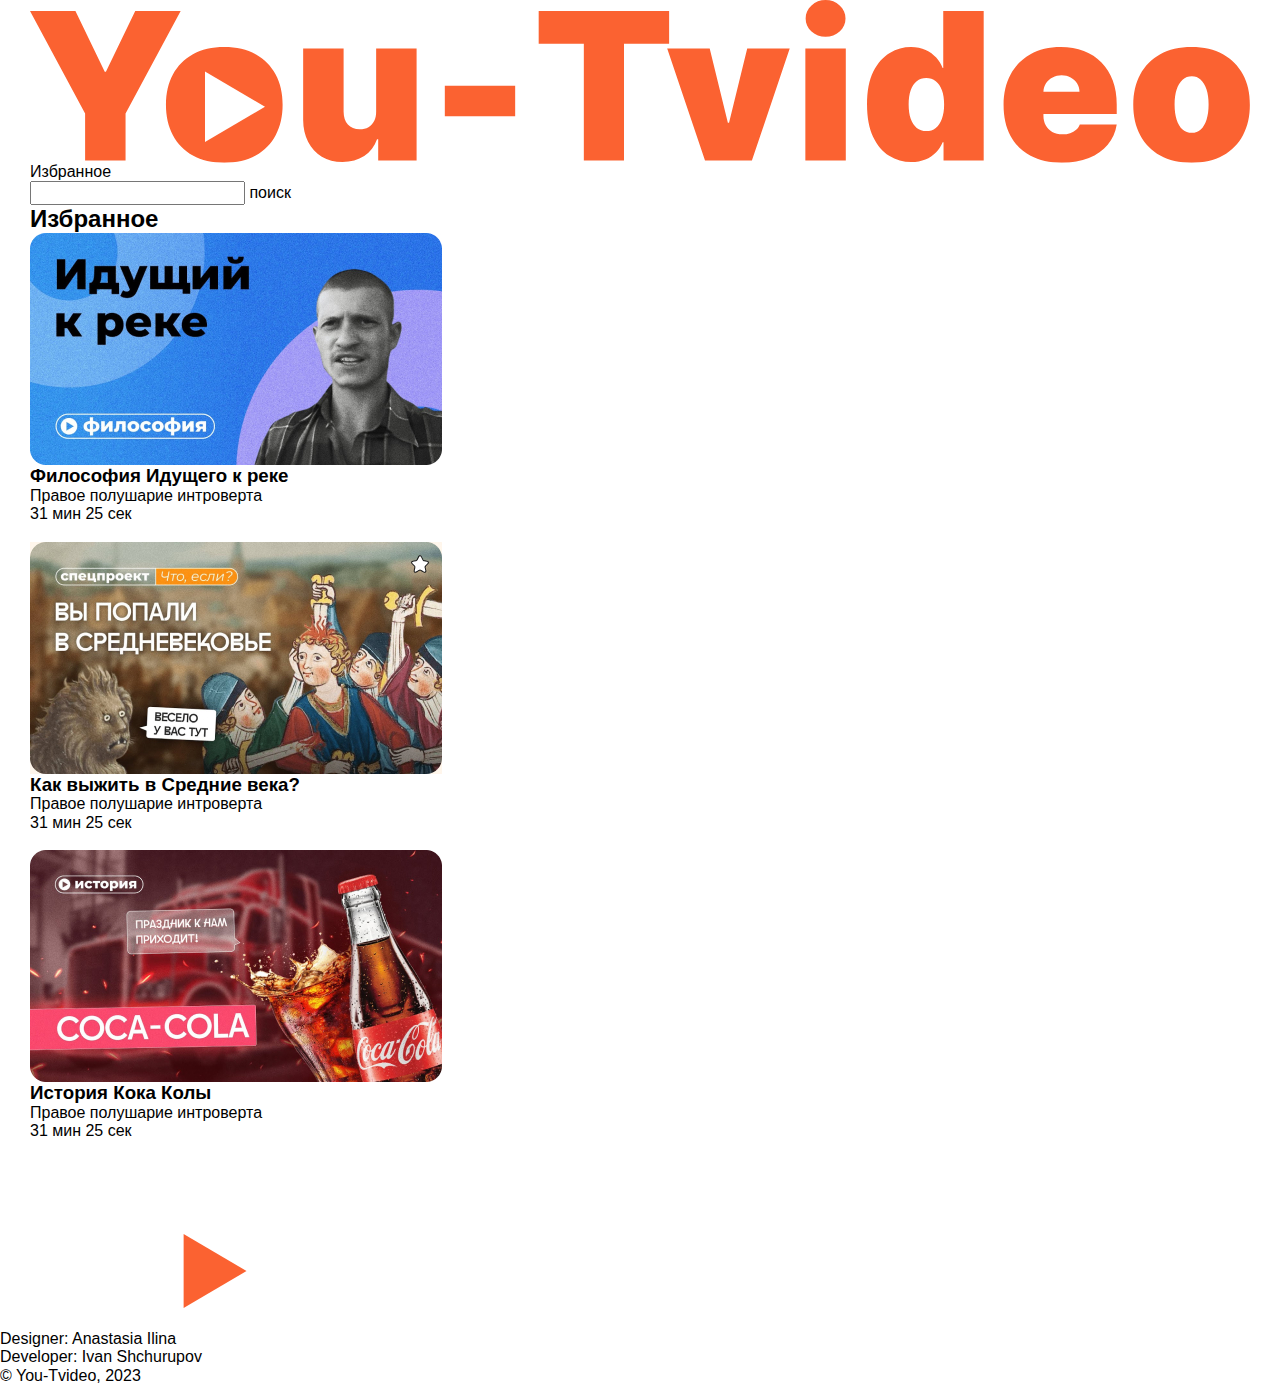
==== favorite.html @ d3380513 "start project" ====
<!DOCTYPE html>
<html lang="ru">
  <head>
    <meta charset="UTF-8" />
    <meta name="viewport" content="width=device-width, initial-scale=1.0" />
    <link rel="stylesheet" href="styles/normalize.css" />
    <link rel="stylesheet" href="styles/index.css" />
    <title>You-Tvideo</title>
  </head>
  <body>
    <header class="header">
      <div class="container header__container">
        <a class="header__link" href="/">
          <svg
            class="header__logo"
            viewBox="0 0 240 32"
            role="img"
            aria-label="Logo service You-Tvideo"
          >
            <use xlink:href="/image/sprite.svg#logo-orange" />
          </svg>
        </a>

        <a href="/favorite.html" class="header__link header__link_favorite">
          Избранное
        </a>
      </div>
    </header>

    <main>
      <section class="search">
        <div class="container">
          <form class="search__form">
            <label class="search__label">
              <input type="search" class="search__input" />
              <button class="search__btn" type="submit">поиск</button>
            </label>
          </form>
        </div>
      </section>

      <section class="video_list">
        <div class="container">
          <h2 class="video-list__title">Избранное</h2>
          <ul class="video-list__items">
            <li class="video-list__item">
              <article class="video-card">
                <a href="/video.html/1234" class="video-card__link">
                  <img
                    src="../image//img1.jpg"
                    alt="Превью: Философия Идущего к реке"
                    class="video-card__thumbnail"
                  />
                  <h3 class="video-card__title">Философия Идущего к реке</h3>
                  <p class="video-card__chanel">Правое полушарие интроверта</p>
                  <p class="video-card__duration">31 мин 25 сек</p>
                </a>
                <button class="video-card__favorite" type="button"></button>
              </article>
            </li>

            <li class="video-list__item">
              <article class="video-card">
                <a href="/video.html/1234" class="video-card__link">
                  <img
                    src="../image//img2.jpg"
                    alt="Превью: Как выжить в Средние века?"
                    class="video-card__thumbnail"
                  />
                  <h3 class="video-card__title">Как выжить в Средние века?</h3>
                  <p class="video-card__chanel">Правое полушарие интроверта</p>
                  <p class="video-card__duration">31 мин 25 сек</p>
                </a>
                <button class="video-card__favorite" type="button"></button>
              </article>
            </li>

            <li class="video-list__item">
              <article class="video-card">
                <a href="/video.html/1234" class="video-card__link">
                  <img
                    src="../image//img3.jpg"
                    alt="Превью: История Кока Колы"
                    class="video-card__thumbnail"
                  />
                  <h3 class="video-card__title">История Кока Колы</h3>
                  <p class="video-card__chanel">Правое полушарие интроверта</p>
                  <p class="video-card__duration">31 мин 25 сек</p>
                </a>
                <button class="video-card__favorite" type="button"></button>
              </article>
            </li>
          </ul>
        </div>
      </section>
    </main>

    <footer class="footer">
      <div class="comtainer footer__container">
        <a class="footer__link" href="/">
          <svg
            class="footer__link__logo"
            viewBox="0 0 360 48"
            role="img"
            aria-label="Logo service You-Tvideo"
          >
            <use xlink:href="/image/sprite.svg#logo-white" />
          </svg>

          <div class="footer__developers">
            <ul class="footer__developers-list">
              <li class="footer__developers-item">
                Designer:
                <a
                  class="footer__developer-link"
                  href="https:/t.me/Mrshmallowww"
                  target="_blank"
                  rel="noopener"
                >
                  Anastasia Ilina
                </a>
              </li>
              <li class="footer__developers-item">
                Developer:
                <a
                  class="footer__developer-link"
                  href="https:/t.me/Shchurupoff"
                  target="_blank"
                  rel="noopener"
                  >Ivan Shchurupov
                </a>
              </li>
            </ul>
            <p class="footer__developer-copyright">© You-Tvideo, 2023</p>
          </div>
        </a>
      </div>
    </footer>
    <script href="index.js"></script>
  </body>
</html>
---- styles/index.css ----
html {
  position: relative;
  box-sizing: border-box;
}

*,
*::before,
*::after {
  box-sizing: inherit;
}

body {
  position: relative;
  overflow-x: hidden;
  min-width: 320px;
  min-height: 100vh;
  font-family: Arial, sans-serif;
  -webkit-font-smoothing: antialiased;
  -moz-osx-font-smoothing: grayscale;
  text-rendering: optimizeLegibility;
  -webkit-tap-highlight-color: rgba(0, 0, 0, 0);
  -webkit-tap-highlight-color: transparent;
  font-size: 16px;
  color: #000;
  background-color: #fff;
}

img,
svg {
  display: block;
  max-width: 100%;
  height: auto;
}

svg {
  max-height: 100%;
}

button {
  padding: 0;
  cursor: pointer;
  border: none;
  background-color: transparent;
}

a {
  text-decoration: none;
  color: inherit;
}

ul {
  list-style: none;
  padding: 0;
  margin: 0;
}

h1,
h2,
h3,
p,
figure,
fieldset {
  margin: 0;
}

iframe {
  border: none;
}

/*
Доступно скрываю элементы
*/

.visually-hidden {
  position: fixed;
  transform: scale(0);
}

/*
Пример контейнера

Если контейнер 1180px по макету,
то для max-width прибавляем паддинги 30px*2, 
в итоге 1240px
Чтобы контент не прижимался к краям экрана
*/

.container {
  max-width: 1320px;
  padding: 0 30px;
  margin: 0 auto;
}
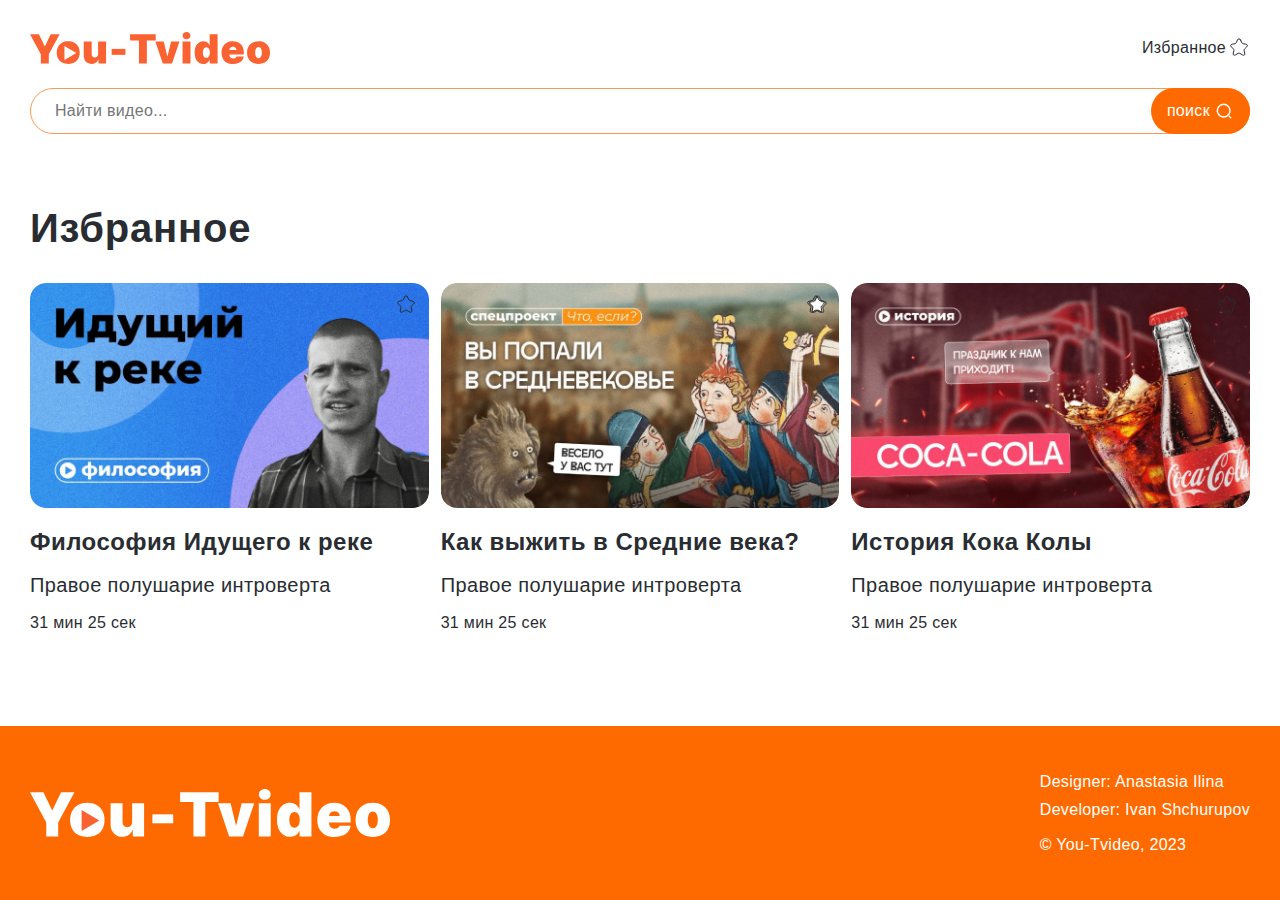
==== commit d50cd3bf: "added index.js file and added API Google" ====
--- a/favorite.html
+++ b/favorite.html
@@ -3,8 +3,8 @@
   <head>
     <meta charset="UTF-8" />
     <meta name="viewport" content="width=device-width, initial-scale=1.0" />
-    <link rel="stylesheet" href="styles/normalize.css" />
-    <link rel="stylesheet" href="styles/index.css" />
+    <link rel="stylesheet" href="/styles/normalize.css" />
+    <link rel="stylesheet" href="/styles/index.css" />
     <title>You-Tvideo</title>
   </head>
   <body>
@@ -21,8 +21,11 @@
           </svg>
         </a>
 
-        <a href="/favorite.html" class="header__link header__link_favorite">
-          Избранное
+        <a href="favorite.html" class="header__link header__link_favorite">
+          <span>Избранное</span>
+          <svg class="header__icon">
+            <use xlink:href="/image/sprite.svg#star-ob"></use>
+          </svg>
         </a>
       </div>
     </header>
@@ -31,10 +34,17 @@
       <section class="search">
         <div class="container">
           <form class="search__form">
-            <label class="search__label">
-              <input type="search" class="search__input" />
-              <button class="search__btn" type="submit">поиск</button>
-            </label>
+            <input
+              type="search"
+              class="search__input"
+              placeholder="Найти видео..."
+            />
+            <button class="search__btn" type="submit">
+              <span>поиск</span>
+              <svg class="search__icon">
+                <use xlink:href="/image/sprite.svg#search"></use>
+              </svg>
+            </button>
           </form>
         </div>
       </section>
@@ -45,9 +55,9 @@
           <ul class="video-list__items">
             <li class="video-list__item">
               <article class="video-card">
-                <a href="/video.html/1234" class="video-card__link">
+                <a href="/video.html" class="video-card__link">
                   <img
-                    src="../image//img1.jpg"
+                    src="image//img1.jpg"
                     alt="Превью: Философия Идущего к реке"
                     class="video-card__thumbnail"
                   />
@@ -55,7 +65,19 @@
                   <p class="video-card__chanel">Правое полушарие интроверта</p>
                   <p class="video-card__duration">31 мин 25 сек</p>
                 </a>
-                <button class="video-card__favorite" type="button"></button>
+                <button
+                  class="video-card__favorite"
+                  type="button"
+                  aria-label="added in favorite"
+                >
+                  <svg class="search__icon">
+                    <use
+                      class="star-o"
+                      xlink:href="/image/sprite.svg#star-ob"
+                    ></use>
+                    <use class="star" xlink:href="/image/sprite.svg#star"></use>
+                  </svg>
+                </button>
               </article>
             </li>
 
@@ -63,7 +85,7 @@
               <article class="video-card">
                 <a href="/video.html/1234" class="video-card__link">
                   <img
-                    src="../image//img2.jpg"
+                    src="image//img2.jpg"
                     alt="Превью: Как выжить в Средние века?"
                     class="video-card__thumbnail"
                   />
@@ -71,7 +93,19 @@
                   <p class="video-card__chanel">Правое полушарие интроверта</p>
                   <p class="video-card__duration">31 мин 25 сек</p>
                 </a>
-                <button class="video-card__favorite" type="button"></button>
+                <button
+                  class="video-card__favorite"
+                  type="button"
+                  aria-label="added in favorite"
+                >
+                  <svg class="search__icon">
+                    <use
+                      class="star-o"
+                      xlink:href="/image/sprite.svg#star-ob"
+                    ></use>
+                    <use class="star" xlink:href="/image/sprite.svg#star"></use>
+                  </svg>
+                </button>
               </article>
             </li>
 
@@ -79,7 +113,7 @@
               <article class="video-card">
                 <a href="/video.html/1234" class="video-card__link">
                   <img
-                    src="../image//img3.jpg"
+                    src="image//img3.jpg"
                     alt="Превью: История Кока Колы"
                     class="video-card__thumbnail"
                   />
@@ -87,7 +121,19 @@
                   <p class="video-card__chanel">Правое полушарие интроверта</p>
                   <p class="video-card__duration">31 мин 25 сек</p>
                 </a>
-                <button class="video-card__favorite" type="button"></button>
+                <button
+                  class="video-card__favorite"
+                  type="button"
+                  aria-label="added in favorite"
+                >
+                  <svg class="search__icon">
+                    <use
+                      class="star-o"
+                      xlink:href="/image/sprite.svg#star-ob"
+                    ></use>
+                    <use class="star" xlink:href="/image/sprite.svg#star"></use>
+                  </svg>
+                </button>
               </article>
             </li>
           </ul>
@@ -96,7 +142,7 @@
     </main>
 
     <footer class="footer">
-      <div class="comtainer footer__container">
+      <div class="container footer__container">
         <a class="footer__link" href="/">
           <svg
             class="footer__link__logo"
--- a/styles/index.css
+++ b/styles/index.css
@@ -1,3 +1,15 @@
+@font-face {
+  font-family: Inter;
+  font-weight: 400;
+  src: url(../fonts/inter-v13-cyrillic_latin-regular.woff2);
+}
+
+@font-face {
+  font-family: Inter;
+  font-weight: 900;
+  src: url(../fonts/inter-v13-cyrillic_latin-900.woff2);
+}
+
 html {
   position: relative;
   box-sizing: border-box;
@@ -14,15 +26,22 @@
   overflow-x: hidden;
   min-width: 320px;
   min-height: 100vh;
-  font-family: Arial, sans-serif;
+  font-family: Inter, sans-serif;
   -webkit-font-smoothing: antialiased;
   -moz-osx-font-smoothing: grayscale;
   text-rendering: optimizeLegibility;
   -webkit-tap-highlight-color: rgba(0, 0, 0, 0);
   -webkit-tap-highlight-color: transparent;
-  font-size: 16px;
-  color: #000;
+  font-size: 20px;
+  color: #292d32;
   background-color: #fff;
+  line-height: 1.2;
+  letter-spacing: 0.2em;
+  display: flex;
+  flex-direction: column;
+}
+main {
+  flex-grow: 1;
 }
 
 img,
@@ -90,3 +109,472 @@
   padding: 0 30px;
   margin: 0 auto;
 }
+
+.header {
+  padding: 32px 0 24px;
+}
+
+.header__container {
+  display: flex;
+  align-items: center;
+  justify-content: space-between;
+}
+
+.header__logo {
+  width: 240px;
+}
+
+.header__link_favorite {
+  display: flex;
+  align-items: center;
+  gap: 4px;
+  font-size: 16px;
+  letter-spacing: 0.02em;
+}
+
+.header__icon {
+  width: 20px;
+  height: 20px;
+}
+
+.hero {
+  padding: 60px 0 120px;
+  background: #ff6a00 url(../image/bg.jpg) center/cover;
+  color: #fff;
+  margin-bottom: 32px;
+}
+
+.hero__container {
+  position: relative;
+  display: flex;
+  flex-direction: column;
+  align-items: center;
+}
+
+.hero__link {
+  position: absolute;
+  right: 0;
+  top: -36px;
+  display: flex;
+  align-items: center;
+  gap: 4px;
+  font-size: 16px;
+  letter-spacing: 0.02em;
+}
+
+.hero__icon {
+  width: 20px;
+  height: 20px;
+}
+
+.hero__logo {
+  width: 240px;
+  margin-bottom: 80px;
+}
+
+.hero__title {
+  font-size: 70px;
+  font-weight: 900;
+  letter-spacing: 0.02em;
+  margin-bottom: 40px;
+}
+
+.hero__tagline {
+  letter-spacing: 0.02em;
+}
+
+.search__form {
+  position: relative;
+}
+
+.search__input {
+  border-radius: 40px;
+  width: 100%;
+  border: 1px solid #fb9953;
+  padding: 13px 120px 13px 24px;
+  font-size: 16px;
+  letter-spacing: 0.02em;
+  outline: none;
+  color: #151515;
+}
+
+.search__input:focus {
+  outline: 1px solid #fb6231;
+}
+
+.search__btn {
+  position: absolute;
+  top: 0;
+  right: 0;
+  bottom: 0;
+  border-radius: 40px;
+  background: #ff6a00;
+  padding: 12px 16px;
+  color: #fff;
+  display: flex;
+  gap: 4px;
+  align-items: center;
+  letter-spacing: 0.02em;
+  font-size: 16px;
+}
+
+.search__btn:hover {
+  background-color: #fb6231;
+}
+
+.search__btn:focus-visible {
+  outline: 1px solid #883900;
+}
+
+.search__icon {
+  width: 20px;
+  height: 20px;
+}
+
+.video_list {
+  padding: 80px 0;
+}
+
+.video-list__title {
+  line-height: 29px;
+  font-size: 40px;
+  font-weight: 900;
+  letter-spacing: 0.02em;
+  margin-bottom: 40px;
+}
+.video-list__items {
+  display: grid;
+  grid-template-columns: repeat(3, 1fr);
+  gap: 40px 12px;
+}
+
+.video-card {
+  position: relative;
+}
+
+.video-card__thumbnail {
+  border-radius: 16px;
+  margin-bottom: 20px;
+  width: 100%;
+}
+
+.video-card__title {
+  font-size: 24px;
+  font-weight: 900;
+  letter-spacing: 0.02em;
+  margin-bottom: 16px;
+}
+.video-card__chanel {
+  letter-spacing: 0.02em;
+  margin-bottom: 16px;
+}
+.video-card__duration {
+  font-size: 16px;
+  letter-spacing: 0.02em;
+}
+.video-card__favorite {
+  position: absolute;
+  top: 12px;
+  right: 12px;
+}
+
+.video-card__favorite .star {
+  display: none;
+}
+
+.video-card__favorite_active .star {
+  display: block;
+}
+.video-card__icon {
+  width: 20px;
+  height: 20px;
+}
+
+.video {
+  padding-top: 80px;
+}
+
+.video__player {
+  position: relative;
+  padding-bottom: 56.25%;
+  height: 0;
+  overflow: hidden;
+  margin-bottom: 32px;
+}
+
+.video__iframe {
+  border-radius: 16px;
+  position: absolute;
+  top: 0;
+  left: 0;
+  width: 100%;
+  height: 100%;
+}
+
+.video__content {
+  position: relative;
+}
+
+.video-container {
+  display: flex;
+  justify-content: space-between;
+  margin-bottom: 24px;
+}
+
+.video__title {
+  font-size: 40px;
+  font-weight: 900;
+  letter-spacing: 0.02em;
+}
+
+.video__favorite {
+  display: flex;
+  align-items: center;
+  gap: 4px;
+}
+
+.video__favorite .star {
+  display: none;
+}
+
+.video__favorite .video__active {
+  display: none;
+}
+
+.video__favorite_active .star-o {
+  display: none;
+}
+
+.video__favorite_active .video__no-active {
+  display: none;
+}
+.video__favorite_active .video__active {
+  display: block;
+}
+
+.video__favorite_active .star {
+  display: flex;
+}
+
+.header__icon {
+  width: 20px;
+  height: 20px;
+}
+
+.video__channel {
+  font-size: 24px;
+  letter-spacing: 0.02em;
+  margin-bottom: 40px;
+}
+
+.video__info {
+  font-size: 24px;
+  letter-spacing: 0.02em;
+}
+
+.video__description {
+  font-size: 24px;
+  letter-spacing: 0.02em;
+}
+
+.footer {
+  background: #ff6a00 url(../image/bg-footer.jpg) center/cover;
+}
+
+.footer__container {
+  height: 174px;
+  display: flex;
+  align-items: center;
+  justify-content: space-between;
+  align-items: center;
+}
+.footer__link {
+  width: 360px;
+  height: 48px;
+}
+
+.footer__developers {
+  font-size: 16px;
+  letter-spacing: 0.02em;
+  color: #fff;
+}
+.footer__developers-list {
+  margin-bottom: 16px;
+}
+.footer__developers-item:not(:last-child) {
+  padding-bottom: 9px;
+}
+
+@media (max-width: 1162px) {
+  .container {
+    padding: 0 41px;
+  }
+  .hero {
+    padding: 40px 0 80px;
+  }
+  .hero__link {
+    top: -16px;
+  }
+  .hero__logo {
+    width: 200px;
+    margin-bottom: 42px;
+  }
+  .hero__title {
+    font-size: 50px;
+    margin-bottom: 32px;
+  }
+  .video__title {
+    font-style: 32px;
+  }
+  .video__channel {
+    font-style: 20px;
+    margin-bottom: 32px;
+  }
+  .video__description {
+    font-size: 20px;
+  }
+  .video__info {
+    font-size: 20px;
+  }
+  .video_list {
+    padding: 60px 0;
+  }
+  .video-list__title {
+    font-size: 32px;
+    margin-bottom: 32px;
+  }
+  .video-list__items {
+    gap: 32px 12px;
+  }
+  .video-card__title {
+    font-size: 20px;
+  }
+  .video-card__chanel {
+    font-size: 16px;
+  }
+  .video-card__duration {
+    font-size: 14px;
+  }
+  .footer__container {
+    height: 144px;
+  }
+  .footer__link {
+    width: 305px;
+  }
+  .footer__developers {
+    font-size: 14px;
+  }
+}
+
+@media (max-width: 858px) {
+  .container {
+    padding: 0 72px;
+  }
+  .hero {
+    padding: 40px 0 60px;
+  }
+  .hero__title {
+    font-size: 40px;
+  }
+  .hero__link span {
+    display: none;
+  }
+  .header__link span {
+    display: none;
+  }
+  .video__iframe {
+    margin-bottom: 28px;
+  }
+  .video-container {
+    display: flex;
+    flex-direction: column-reverse;
+    gap: 28px;
+  }
+  .video-list__items {
+    grid-template-columns: repeat(2, 1fr);
+  }
+}
+
+@media (max-width: 666px) {
+  .footer__link {
+    width: 200px;
+  }
+}
+
+@media (max-width: 548px) {
+  .container {
+    padding: 0 11px;
+  }
+  .hero {
+    padding: 16px 0 50px;
+  }
+  .hero__link {
+    top: 0px;
+  }
+  .hero__logo {
+    width: 145px;
+    align-self: flex-start;
+    margin-bottom: 27px;
+  }
+  .hero__title {
+    font-size: 24px;
+    text-align: center;
+    margin-bottom: 20px;
+  }
+  .hero__tagline {
+    font-size: 16px;
+  }
+  .video__iframe {
+    margin-bottom: 24px;
+  }
+  .video-container {
+    margin-bottom: 0px;
+  }
+  .video__title {
+    font-size: 24px;
+    margin-bottom: 16px;
+  }
+  .video__channel {
+    font-size: 16px;
+    margin-bottom: 20px;
+  }
+  .video__description {
+    font-size: 16px;
+  }
+  .video__info {
+    font-size: 16px;
+  }
+  .video_list {
+    padding: 40px 0;
+  }
+  .video-list__title {
+    font-size: 24px;
+    margin-bottom: 20px;
+  }
+  .video-list__items {
+    display: flex;
+    flex-direction: column;
+    align-items: center;
+    gap: 20px 12px;
+  }
+  .video-card__title {
+    font-size: 18px;
+    margin-bottom: 12px;
+  }
+  .video-card__chanel {
+    font-size: 16px;
+    margin-bottom: 12px;
+  }
+  .footer__container {
+    flex-direction: column;
+    align-items: flex-start;
+    height: auto;
+    padding: 24px 11px 29px;
+  }
+  .footer__link {
+    width: 180px;
+  }
+  .footer__developers {
+    font-size: 14px;
+  }
+}
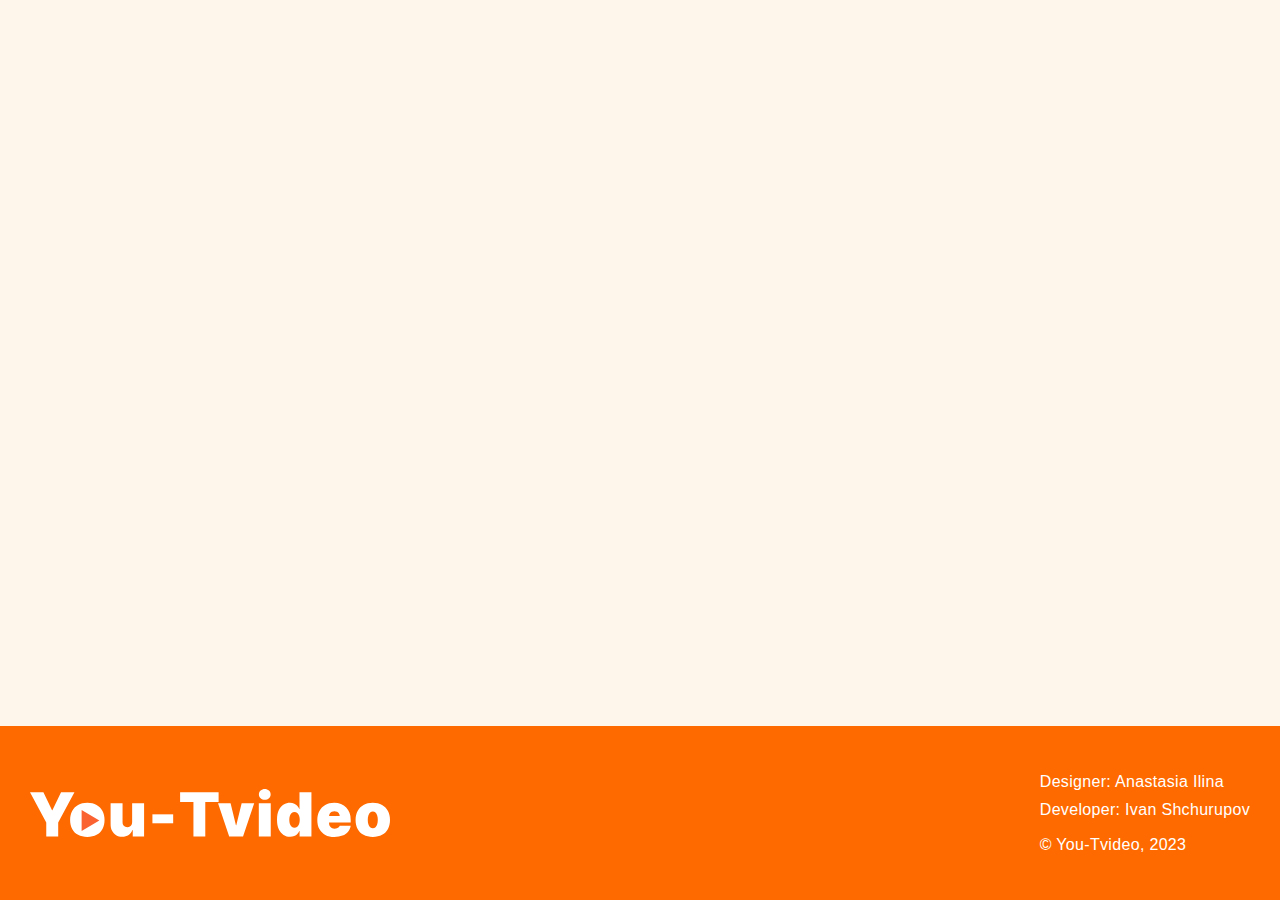
==== commit 1ab20cad: "ended project" ====
--- a/favorite.html
+++ b/favorite.html
@@ -8,7 +8,7 @@
     <title>You-Tvideo</title>
   </head>
   <body>
-    <header class="header">
+    <!-- <header class="header">
       <div class="container header__container">
         <a class="header__link" href="/">
           <svg
@@ -28,10 +28,10 @@
           </svg>
         </a>
       </div>
-    </header>
+    </header> -->
 
     <main>
-      <section class="search">
+      <!-- <section class="search">
         <div class="container">
           <form class="search__form">
             <input
@@ -47,9 +47,9 @@
             </button>
           </form>
         </div>
-      </section>
+      </section> -->
 
-      <section class="video_list">
+      <!-- <section class="video_list">
         <div class="container">
           <h2 class="video-list__title">Избранное</h2>
           <ul class="video-list__items">
@@ -66,9 +66,10 @@
                   <p class="video-card__duration">31 мин 25 сек</p>
                 </a>
                 <button
-                  class="video-card__favorite"
+                  class="video-card__favorite favorite active"
                   type="button"
                   aria-label="added in favorite"
+                  data-video-id="1"
                 >
                   <svg class="search__icon">
                     <use
@@ -94,9 +95,10 @@
                   <p class="video-card__duration">31 мин 25 сек</p>
                 </a>
                 <button
-                  class="video-card__favorite"
+                  class="video-card__favorite favorite active"
                   type="button"
                   aria-label="added in favorite"
+                  data-video-id="2"
                 >
                   <svg class="search__icon">
                     <use
@@ -122,9 +124,10 @@
                   <p class="video-card__duration">31 мин 25 сек</p>
                 </a>
                 <button
-                  class="video-card__favorite"
+                  class="video-card__favorite favorite active"
                   type="button"
                   aria-label="added in favorite"
+                  data-video-id="3"
                 >
                   <svg class="search__icon">
                     <use
@@ -138,7 +141,7 @@
             </li>
           </ul>
         </div>
-      </section>
+      </section> -->
     </main>
 
     <footer class="footer">
@@ -182,6 +185,6 @@
         </a>
       </div>
     </footer>
-    <script href="index.js"></script>
+    <script src="./js/index.js"></script>
   </body>
 </html>
--- a/styles/index.css
+++ b/styles/index.css
@@ -34,7 +34,7 @@
   -webkit-tap-highlight-color: transparent;
   font-size: 20px;
   color: #292d32;
-  background-color: #fff;
+  background-color: #fff6eb;
   line-height: 1.2;
   letter-spacing: 0.2em;
   display: flex;
@@ -196,6 +196,7 @@
   letter-spacing: 0.02em;
   outline: none;
   color: #151515;
+  background-color: transparent;
 }
 
 .search__input:focus {
@@ -282,7 +283,7 @@
   display: none;
 }
 
-.video-card__favorite_active .star {
+.video-card__favorite.active .star {
   display: block;
 }
 .video-card__icon {
@@ -325,6 +326,7 @@
   font-size: 40px;
   font-weight: 900;
   letter-spacing: 0.02em;
+  max-width: 80%;
 }
 
 .video__favorite {
@@ -341,18 +343,18 @@
   display: none;
 }
 
-.video__favorite_active .star-o {
+.video__favorite.active .star-o {
   display: none;
 }
 
-.video__favorite_active .video__no-active {
+.video__favorite.active .video__no-active {
   display: none;
 }
-.video__favorite_active .video__active {
+.video__favorite.active .video__active {
   display: block;
 }
 
-.video__favorite_active .star {
+.video__favorite.active .star {
   display: flex;
 }
 
